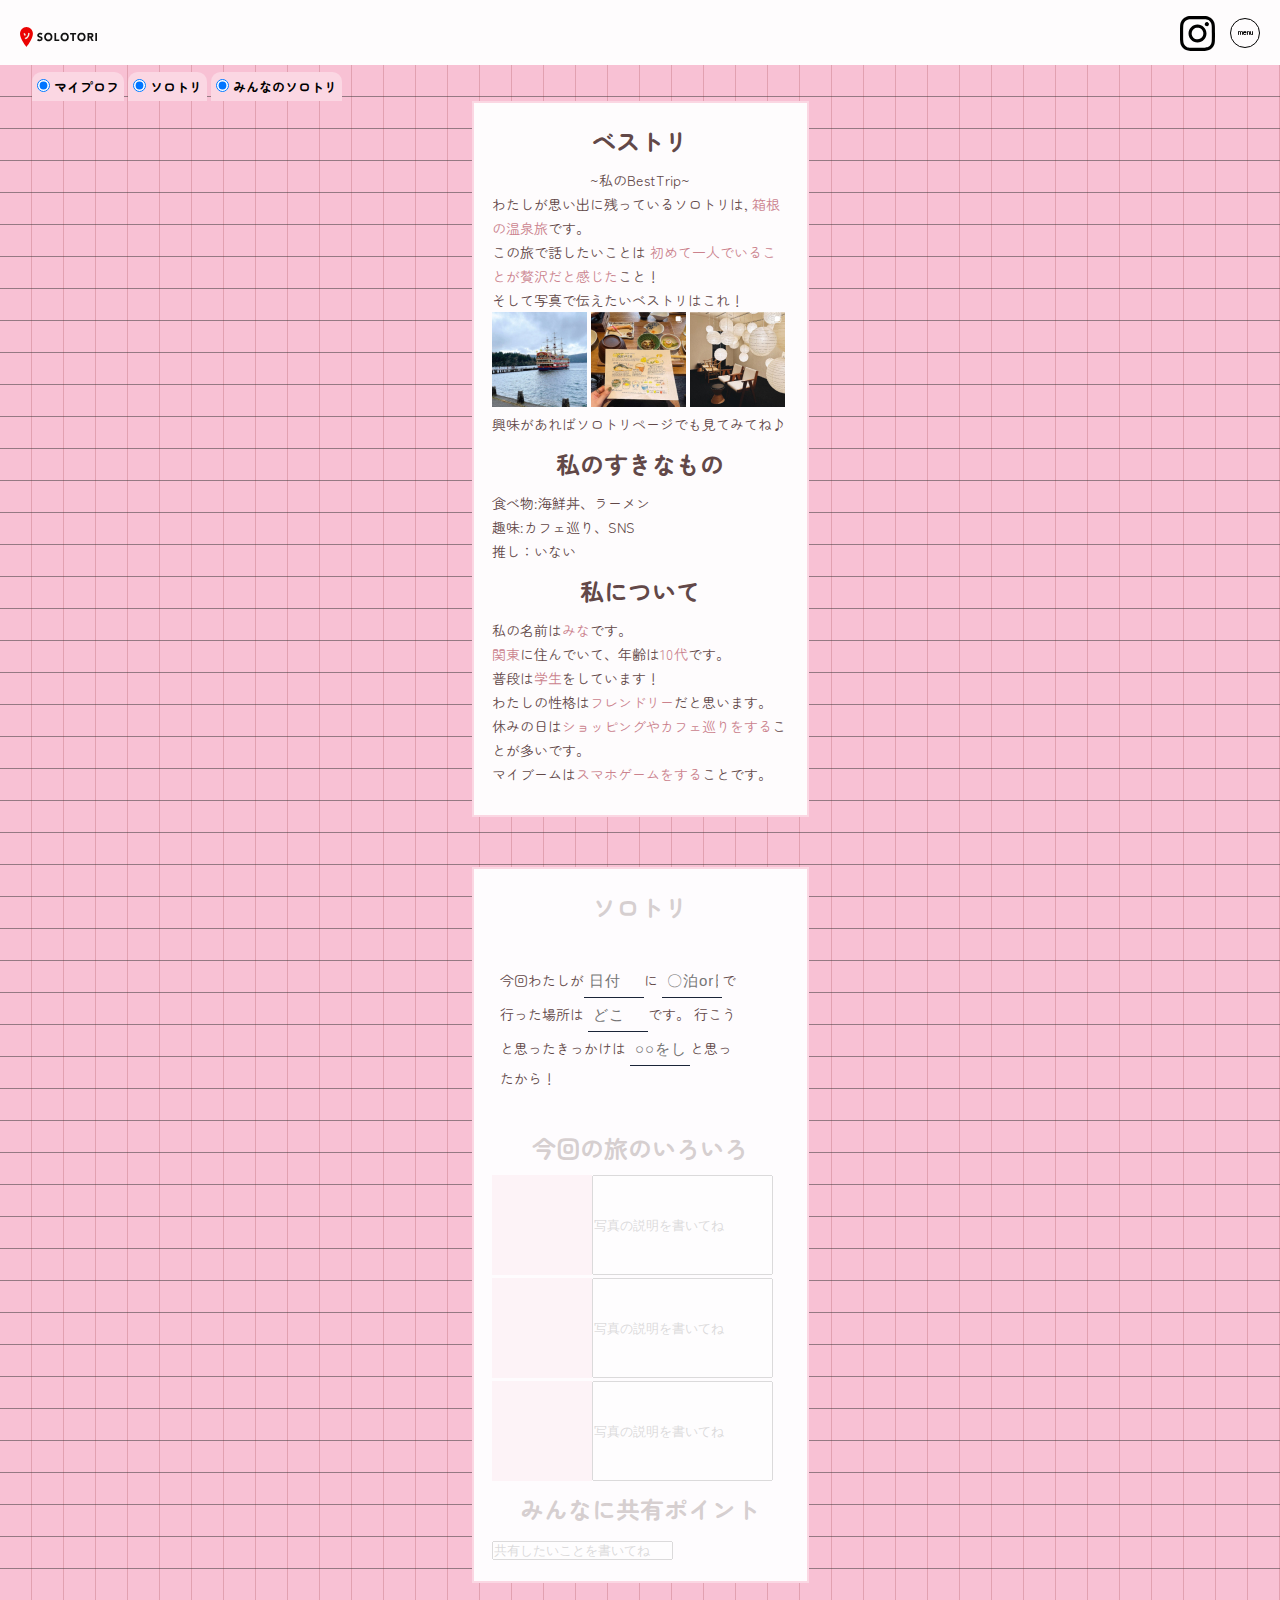
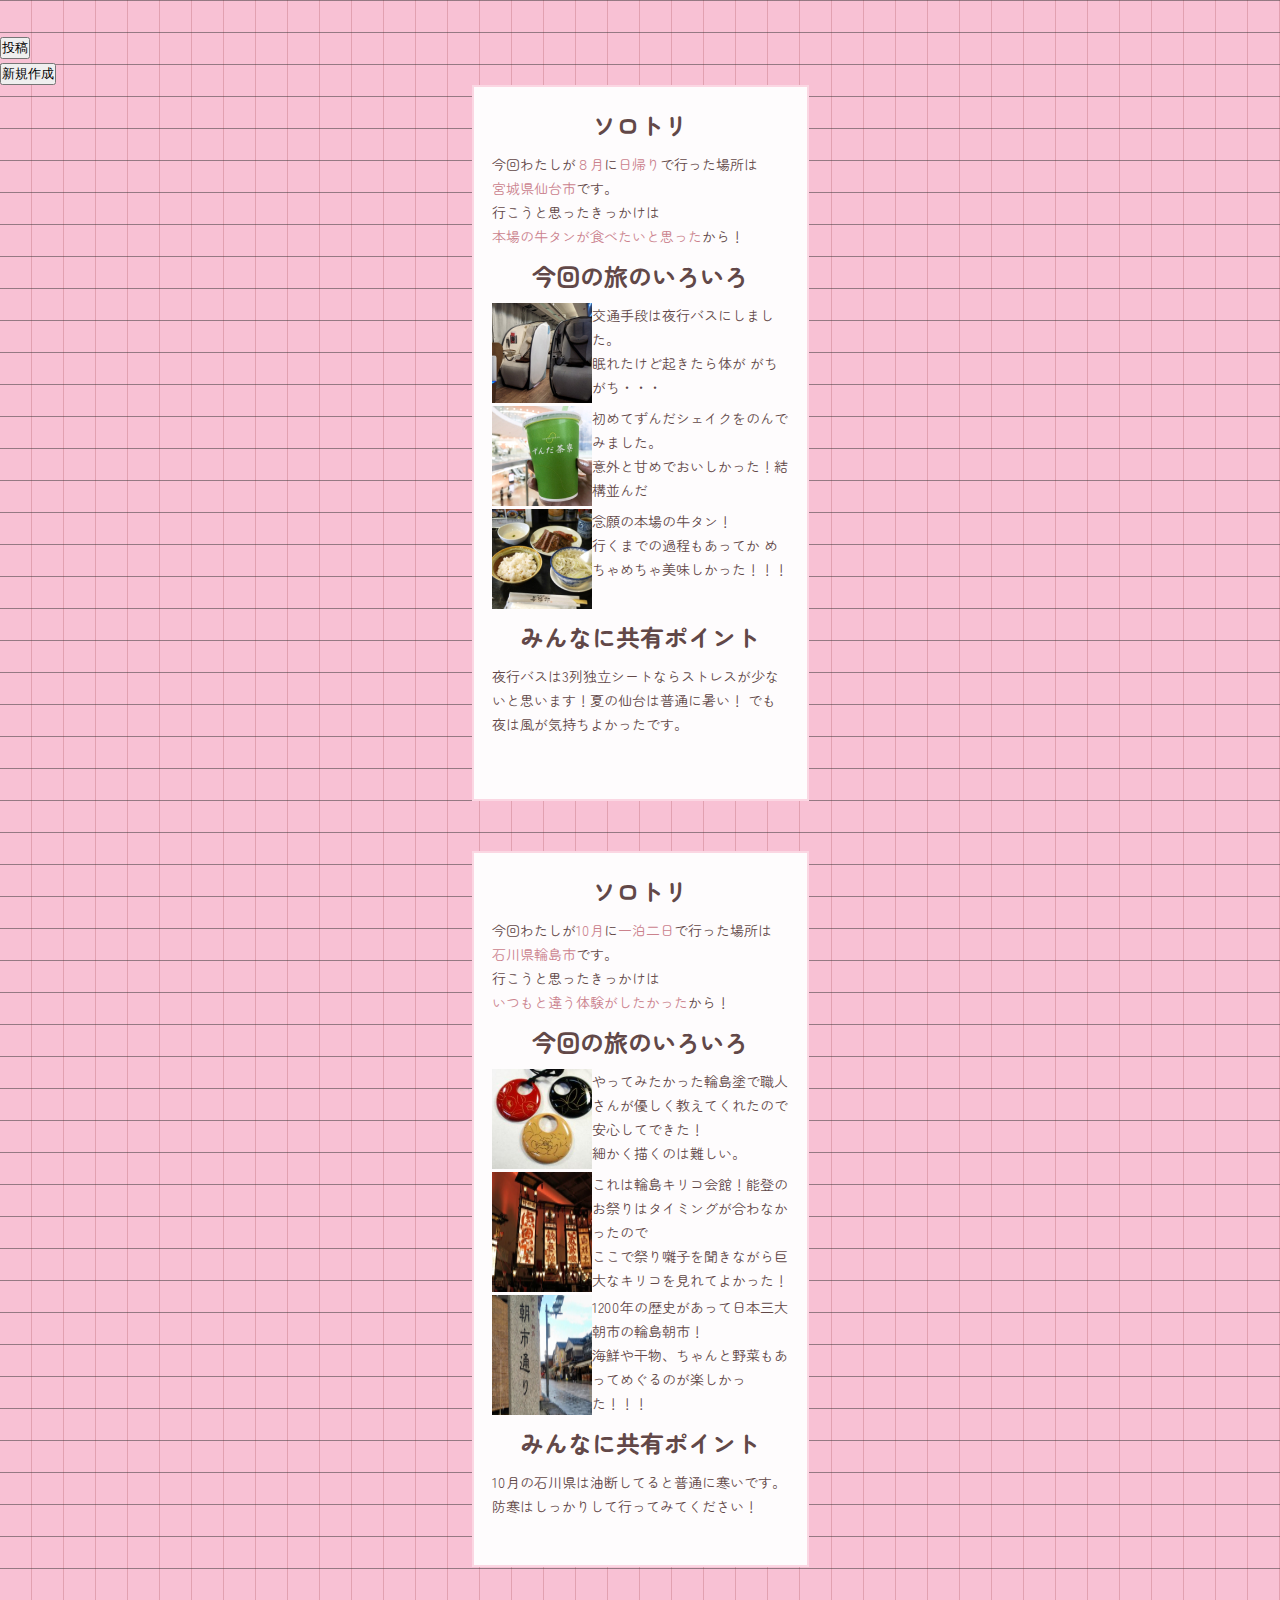
==== profile/index.html @ 8f65a7e9 "f" ====
<!DOCTYPE html>
<html lang="ja">
  <head>
    <meta charset="UTF-8" />
    <meta name="viewport" content="width=device-width, initial-scale=1.0" />
    <link rel="preconnect" href="https://fonts.googleapis.com" />
    <link rel="preconnect" href="https://fonts.gstatic.com" crossorigin />
    <link
      href="https://fonts.googleapis.com/css2?family=Kaisei+Opti:wght@500&family=Zen+Maru+Gothic:wght@300&display=swap"
      rel="stylesheet"
    />
    <script
      src="https://code.jquery.com/jquery-3.4.1.min.js"
      integrity="sha256-CSXorXvZcTkaix6Yvo6HppcZGetbYMGWSFlBw8HfCJo="
      crossorigin="anonymous"
    ></script>
    <link rel="stylesheet" href="../css/style.css" />
    <script src="../js/script.js" defer></script>
    <title>profile</title>
  </head>
  <body class="bg">
    <header class="header-area">
      <h1><img src="../img/sorotorilogo.svg" alt="sorotori" /></h1>
      <nav>
        <ul>
          <li>
            <a
              href="https://www.instagram.com/solotori_official/?utm_source=ig_web_button_share_sheet&igshid=YzAwZjE1ZTI0Zg=="
              ><img src="../img/Instagram.svg" alt="Instagramのロゴ"
            /></a>
          </li>
          <li>
            <div class="hbg-menu-btn"><span class="menu">menu</span></div>
          </li>
        </ul>
        <ul class="slide-menu">
          <div class="white">
            <li><a href="#section1">ソロトリって…？</a></li>
            <li><a href="#section2">ソロトリ×プロフ帳</a></li>
            <li><a href="#">プロフ帳の新規作成</a></li>
            <li><a href="#">マイプロフ帳</a></li>
            <li><a href="#">ソロトリページ</a></li>
            <li><a href="#">みんなのソロトリ</a></li>
          </div>
        </ul>
      </nav>
    </header>
    <main>
      <div class="tab">
        <label class="tab">
          <input type="radio" name="myprofile" checked />
          マイプロフ
        </label>
        <label class="tab">
          <input type="radio" name="solotori" checked />
          ソロトリ
        </label>
        <label class="tab">
          <input type="radio" name="oursolotori" checked />
          みんなのソロトリ
        </label>
      </div>
      <div class="page">
        <div>
          <h2>ベストリ</h2>
          <p class="subtitle">~私のBestTrip~</p>
          <p>
            わたしが思い出に残っているソロトリは,
            <span>箱根の温泉旅</span>です。<br />
            この旅で話したいことは
            <span>初めて一人でいることが贅沢だと感じた</span>こと！<br />
            そして写真で伝えたいベストリはこれ！
          </p>
          <div class="photo"></div>
          <img src="../img/ship.jpg" alt="箱根遊覧船が港についている様子" />
          <img
            src="../img/cookingmenu.jpg"
            alt="箱根の和食屋での手書きメニュー"
          />
          <img src="../img/hotel.jpg" alt="箱根のホテル" />
          <p>興味があればソロトリページでも見てみてね♪</p>
        </div>
        <div>
          <h2>私のすきなもの</h2>
          <p>食べ物:海鮮丼、ラーメン</p>
          <p>趣味:カフェ巡り、SNS</p>
          <p>推し：いない</p>
        </div>
        <div>
          <h2>私について</h2>
          <p>
            私の名前は<span>みな</span>です。<br />
            <span>関東</span>に住んでいて、年齢は<span>10代</span>です。<br />
            普段は<span>学生</span>をしています！<br />
            わたしの性格は<span>フレンドリー</span>だと思います。<br />
            休みの日は<span>ショッピングやカフェ巡りをする</span>ことが多いです。<br />
            マイブームは<span>スマホゲームをする</span>ことです。
          </p>
        </div>
      </div>
      <div>
        <div>
          <form>
            <div class="page">
              <div class="op"></div>
              <h2>ソロトリ</h2>
              <div class="cp_iptxt">
                <p>
                  今回わたしが<label class="ef"
                    ><input
                      type="text"
                      id=""
                      name=""
                      placeholder="日付" /></label
                  >に
                  <label class="ef"
                    ><input
                      type="text"
                      id=""
                      name=""
                      placeholder="〇泊or日帰り" /></label
                  >で行った場所は
                  <label class="ef"
                    ><input
                      type="text"
                      id=""
                      name=""
                      placeholder="どこ" /></label
                  >です。 行こうと思ったきっかけは
                  <label class="ef"
                    ><input
                      type="text"
                      id=""
                      name=""
                      placeholder="○○をしたい" /></label
                  >と思ったから！
                </p>
              </div>
              <div>
                <h2>今回の旅のいろいろ</h2>
                <div class="tripflex">
                  <!-- <input type="file" id="" name="" accept="image/*" /> -->
                  <img src="../img/pink.png" alt="" />
                  <input
                    type="text"
                    id=""
                    name=""
                    placeholder="写真の説明を書いてね"
                  />
                </div>
                <div class="tripflex">
                  <!-- <input type="file" id="" name="" accept="image/*" /> -->
                  <img src="../img/pink.png" alt="" />
                  <input
                    type="text"
                    id=""
                    name=""
                    placeholder="写真の説明を書いてね"
                  />
                </div>
                <div class="tripflex">
                  <!-- <input type="file" id="" name="" accept="image/*" /> -->
                  <img src="../img/pink.png" alt="" />
                  <input
                    type="text"
                    id=""
                    name=""
                    placeholder="写真の説明を書いてね"
                  />
                </div>
              </div>
              <div>
                <h2>みんなに共有ポイント</h2>
                <input
                  type="text"
                  id=""
                  name=""
                  placeholder="共有したいことを書いてね"
                />
              </div>
            </div>
            <button>投稿</button>
          </form>
          <button>新規作成</button>
        </div>
      </div>
      <div>
        <div class="page">
          <h2>ソロトリ</h2>
          <p>
            今回わたしが<span>８月</span>に<span>日帰り</span>で行った場所は<br />
            <span>宮城県仙台市</span>です。<br />
            行こうと思ったきっかけは<br />
            <span>本場の牛タンが食べたいと思った</span>から！
          </p>

          <div>
            <h2>今回の旅のいろいろ</h2>
            <div class="tripflex">
              <img src="../img/trip_bus.jpg" alt="夜行バス" />
              <p>
                交通手段は夜行バスにしました。<br />
                眠れたけど起きたら体が がちがち・・・
              </p>
            </div>
            <div class="tripflex">
              <img src="../img/zunda.jpg" alt="ずんだシェイクの写真" />
              <p>
                初めてずんだシェイクをのんでみました。<br />
                意外と甘めでおいしかった！結構並んだ
              </p>
            </div>
            <div class="tripflex">
              <img src="../img/gyutan.jpg" alt="牛タンの写真" />
              <p>
                念願の本場の牛タン！<br />
                行くまでの過程もあってか めちゃめちゃ美味しかった！！！
              </p>
            </div>
          </div>
          <div>
            <h2>みんなに共有ポイント</h2>
            <p>
              夜行バスは3列独立シートならストレスが少ないと思います！夏の仙台は普通に暑い！
              でも夜は風が気持ちよかったです。
            </p>
          </div>
        </div>
      </div>
      <div>
        <div class="page">
          <h2>ソロトリ</h2>
          <p>
            今回わたしが<span>10月</span>に<span>一泊二日</span>で行った場所は<br />
            <span>石川県輪島市</span>です。<br />
            行こうと思ったきっかけは<br />
            <span>いつもと違う体験がしたかった</span>から！
          </p>

          <div>
            <h2>今回の旅のいろいろ</h2>
            <div class="tripflex">
              <img
                src="../img/wajima 1.jpg"
                alt="輪島塗り体験でつくったペンダント"
              />
              <p>
                やってみたかった輪島塗で職人さんが優しく教えてくれたので安心してできた！<br />
                細かく描くのは難しい。
              </p>
            </div>
            <div class="tripflex">
              <img src="../img/wajima2.jpg" alt="輪島キリコ会館の写真" />
              <p>
                これは輪島キリコ会館！能登のお祭りはタイミングが合わなかったので<br />
                ここで祭り囃子を聞きながら巨大なキリコを見れてよかった！
              </p>
            </div>
            <div class="tripflex">
              <img src="../img/wajima3.jpg" alt="輪島朝市通りの入口" />
              <p>
                1200年の歴史があって日本三大朝市の輪島朝市！<br />
                海鮮や干物、ちゃんと野菜もあってめぐるのが楽しかった！！！
              </p>
            </div>
          </div>
          <div>
            <h2>みんなに共有ポイント</h2>
            <p>
              10月の石川県は油断してると普通に寒いです。
              防寒はしっかりして行ってみてください！
            </p>
          </div>
        </div>
      </div>
    </main>
  </body>
</html>
---- css/style.css ----
@charset "UTF-8";
* {
  margin: 0;
  padding: 0;
  box-sizing: border-box;
}
html {
  font-size: 100%;
}
body {
  font-family: 'Kaisei Opti', serif;
  font-family: 'Zen Maru Gothic', serif;
  background-color: #fefcfd;
  color: #624848;
}
.header-area {
  align-items: center;
  display: flex;
  justify-content: space-between;
  height: 65px;
  padding: 0 20px;
  z-index: 4;
  top: 0;
  left: 0;
  background-color: #fefcfd;
  position: fixed;
  width: 100vw;
}
.header-area img {
  padding-top: 6px;
}

.header-area ul {
  align-items: center;
  display: flex;
  justify-content: flex-end;
  justify-content: center;
  padding-left: 0;
}
.header-area li {
  list-style: none;
}
/* ハンバーガーメニュー */
.hbg-menu-btn {
  content: 'menu';
  position: relative;
  width: 30px;
  height: 30px;
  border-radius: 50%;
  border: 1px solid black;
  z-index: 4;
  margin: 0 0 0 15px;
}

.hbg-menu-btn::before,
.hbg-menu-btn::after {
  content: '';
  position: absolute;
  width: 20px;
  height: 2px;
  background-color: black;
  top: 50%;
  left: 50%;
}
.menu {
  font-size: 8px;
  position: absolute;
  top: 45%;
  left: 50%;
  transform: translate(-50%, -50%);
  padding: 27px;
  color: #000000;
  font-weight: bold;
}
.hbg-menu-btn::before {
  transform: translate(-50%, -50%) rotate(45deg);
  opacity: 0;
}
.hbg-menu-btn::after {
  transform: translate(-50%, -50%) rotate(-45deg);
  opacity: 0;
}
.menu-active::before {
  opacity: 1;
}
.menu-active::after {
  opacity: 1;
}
.active-menu {
  opacity: 0;
}
.slide-menu {
  background-color: #feebf1;
  position: fixed;
  top: 0;
  left: 0;
  bottom: 0;
  right: 0;
  width: 100%;
  z-index: 3;
  transform: translateX(-100%);
}
.slide-menu li {
  background-color: #fefcfd;
  color: #fff;
  line-height: 400%;
  text-align: center;
  list-style: none;
  padding: 25px 70px;
}
.slide-menu div {
  padding: 110px 20px;
}

.slide-menu-active {
  transform: translateX(0);
}
/* ファーストビュー */

.swiper-slide img {
  height: auto;
  width: 100%;
}
/* スライドの動き等速 */
.swiper-wrapper {
  transition-timing-function: linear;
}
section.fv {
  position: relative;
  height: 785px;
  top: 65px;
}
.swiper {
  top: -65px;
  background-color: #feebf1;
}
h2.fv {
  top: 373px;
  left: 80px;
  position: absolute;
  text-align: center;
  z-index: 2;
}
img.hukidashi {
  position: absolute;
  z-index: 1;
  text-align: center;
  top: 219px;
}
section.fv a {
  position: absolute;
  bottom: 20px;
  background: #aef0ff;
  height: 122px;
  width: 122px;
  border-radius: 50%;
  text-align: center;
  line-height: 122px;
  right: 20px;
  z-index: 1;
  color: #000000;
}
section.about {
  margin: 128px 25px;
}
section.about h2 {
  padding-bottom: 50px;
  font-weight: bold;
  color: #000000;
}
p.about {
  margin-bottom: 15px;
}
section.about h3 {
  margin-top: 30px;
  text-align: center;
  color: #000000;
}
.box {
  padding: 10px 32px 30px;
  margin: 20px 20px;

  border: solid 2px #fbd7e3; /*線*/
  border-radius: 10px; /*角の丸み*/
  text-align: center;
}
.box h4 {
  text-align: center;
  padding: 15px;
  font-weight: bold;
}
.box p {
  text-align: left;
  width: 240px;
}
.explanation {
  background-color: #feebf1;
  padding: 50px 25px 150px 25px;
}
.explanation h2 {
  color: #000000;
  text-align: center;
  margin-top: 10px;
  margin-bottom: 50px;
}
.explanation h3 {
  position: relative;
  left: -35px;
  top: -50px;
}
.explanation p {
  margin-bottom: 68px;
}
.htu {
  background-color: #fefcfd;
  padding: 20px 20px 50px 20px;
  margin-bottom: 30px;
}
.flex {
  display: flex;
}
.flex img {
  margin: 0;
  padding: 0;
  overflow: hidden;
  position: relative;
  height: auto;
}
.flex-txt {
  margin: 10px 0 0 27px;

  padding: 0;
}
.flex-txt h4 {
  margin: 0;
  padding: 0;
  font-weight: bold;
}
.flex-txt p {
  margin: 10px 0 0;
  padding: 0;
}
.htu .arrow {
  display: block;
  margin: auto;
  text-align: center;
  padding: 25px 0;
}
.flex-left {
  margin: 10px 20px 0 0;
  padding: 0;
}
.flex-left h4 {
  margin: 0;
  padding: 0;
  font-weight: bold;
}
.flex-left p {
  margin: 10px 0 0;
  padding: 0;
}
img.air {
  margin: 30px 0 0 0;
}
img.tag {
  width: 31%;
  height: auto;
  margin: 5px 28px 5px 21px;
}
.htu h4 {
  font-family: 'Caveat';
  font-size: 24px;
}
a.htu {
  position: absolute;
  width: 270px;
  height: 80px;
  background-color: #aef0ff;
  text-align: center;
  line-height: 40px;
  margin: 10px 36px;
  border-radius: 10px;
}

.instagram {
  margin: 70px 20px 50px;
}
.instagram p {
  text-align: center;
  padding: 50px 20px;
  font-weight: bold;
}
.instagram .arrow {
  display: block;
  margin: auto;
  text-align: center;
  padding: 25px 0;
}
.instagram .story {
  text-align: center;
  display: block;
  margin: auto;
}
footer {
  text-align: center;
  margin: 40px 20px;
}
div.tab {
  margin-top: 72px;
  margin-left: 32px;
}
label.tab {
  display: inline-block; /* インラインブロック化 */
  border-radius: 0.75em 0.75em 0px 0px; /* 左上と右上の角だけを丸くする */
  padding: 5px; /* 内側の余白量 */
  font-weight: bold; /* タブの文字を太字にする */
  color: black; /* タブの文字色：黒色 */
  background-color: #fbd7e3; /* タブの(非選択状態の)背景色：灰色 */
  font-size: 13px;
}

/* ▼タブにマウスポインタが載った際の装飾 */
label.tab:hover {
  color: green; /* タブの文字色：緑色 */
  background-color: #fbd7e3; /* タブの背景色：淡い緑色 */
  cursor: pointer; /* マウスポインタの形状を「指(指し示す形)」にする */
}

/* ▼選択状態のタブ(＝チェックが入っているラジオボタンの隣にあるタブの装飾) */
label:checked + .tab {
  color: #624848; /* タブの文字色：赤色 */
  background-color: #f8c1d4; /* タブの背景色：淡い黄色 */
}
.page {
  width: 337px;
  height: 716px;
  padding: 10px 18px 30px;
  margin: 0 auto 50px;
  background-color: #fefcfd;
  border: solid 2px #fbd7e3; /*線*/
  position: relative;
}
.photo {
  display: flex;
}
.page h2 {
  text-align: center;
  margin: 10px;
}
.page span {
  color: #cb828d;
}
.bg {
  background-image: linear-gradient(0deg, transparent 31px, #333 32px),
    linear-gradient(90deg, transparent 31px, #cb828d 32px);
  background-color: #f8c1d4;
  background-size: 32px 32px;
}
.subtitle {
  text-align: center;
}
.page input {
}
.page p {
  font-size: 14px;
  line-height: 24px;
}
.cp_iptxt {
  position: relative;
  width: 80%;
  margin: 40px 3%;
}
.cp_iptxt input[type='text'] {
  font: 15px/24px sans-serif;
  box-sizing: border-box;
  width: 60px;
  padding: 0.3em;
  transition: 0.3s;
  letter-spacing: 1px;
  color: #aaaaaa;
  border: none;
  border-bottom: 1px solid #1b2538;
  background: transparent;
  display: inline;
}
.ef input[type='text']:focus {
  border-bottom: 2px solid #da3c41;
  outline: none;
}
.tripflex {
  display: flex;
  margin-bottom: 3px;
}
.op {
  position: absolute;
  top: 0;
  bottom: 0;
  left: 0;
  right: 0;
  background: #fefcfd;
  opacity: 0.75;
}
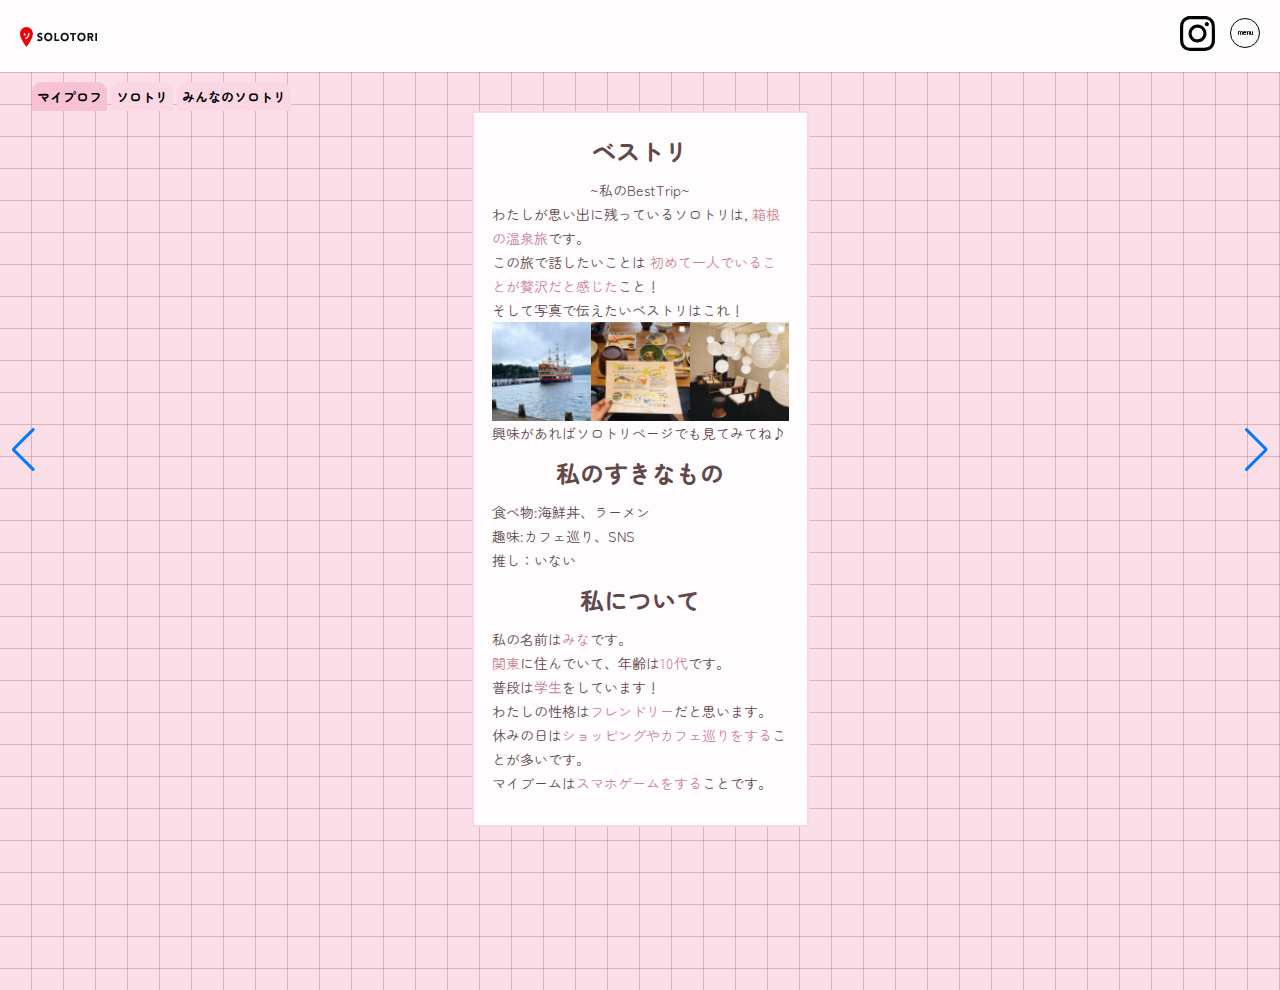
==== commit 1965786c: "f" ====
--- a/profile/index.html
+++ b/profile/index.html
@@ -9,16 +9,21 @@
       href="https://fonts.googleapis.com/css2?family=Kaisei+Opti:wght@500&family=Zen+Maru+Gothic:wght@300&display=swap"
       rel="stylesheet"
     />
+
+    <link
+      rel="stylesheet"
+      href="https://cdn.jsdelivr.net/npm/swiper@11/swiper-bundle.min.css"
+    />
+    <link rel="stylesheet" href="../css/style.css" />
     <script
-      src="https://code.jquery.com/jquery-3.4.1.min.js"
-      integrity="sha256-CSXorXvZcTkaix6Yvo6HppcZGetbYMGWSFlBw8HfCJo="
-      crossorigin="anonymous"
+      src="https://cdn.jsdelivr.net/npm/swiper@11/swiper-bundle.min.js"
+      defer
     ></script>
-    <link rel="stylesheet" href="../css/style.css" />
+
     <script src="../js/script.js" defer></script>
     <title>profile</title>
   </head>
-  <body class="bg">
+  <body>
     <header class="header-area">
       <h1><img src="../img/sorotorilogo.svg" alt="sorotori" /></h1>
       <nav>
@@ -35,242 +40,259 @@
         </ul>
         <ul class="slide-menu">
           <div class="white">
-            <li><a href="#section1">ソロトリって…？</a></li>
-            <li><a href="#section2">ソロトリ×プロフ帳</a></li>
-            <li><a href="#">プロフ帳の新規作成</a></li>
-            <li><a href="#">マイプロフ帳</a></li>
-            <li><a href="#">ソロトリページ</a></li>
-            <li><a href="#">みんなのソロトリ</a></li>
+            <li class="ham-text">
+              <a href="../index.html#section1">ソロトリって…？</a>
+            </li>
+            <li class="ham-text"><a href="#section2">ソロトリ×プロフ帳</a></li>
+            <li class="ham-text"><a href="#">プロフ帳の新規作成</a></li>
+            <li class="ham-text"><a href="#">マイプロフ帳</a></li>
+            <li class="ham-text"><a href="#">ソロトリページ</a></li>
+            <li class="ham-text"><a href="#">みんなのソロトリ</a></li>
           </div>
         </ul>
       </nav>
     </header>
-    <main>
-      <div class="tab">
-        <label class="tab">
-          <input type="radio" name="myprofile" checked />
-          マイプロフ
-        </label>
-        <label class="tab">
-          <input type="radio" name="solotori" checked />
-          ソロトリ
-        </label>
-        <label class="tab">
-          <input type="radio" name="oursolotori" checked />
-          みんなのソロトリ
-        </label>
-      </div>
-      <div class="page">
-        <div>
-          <h2>ベストリ</h2>
-          <p class="subtitle">~私のBestTrip~</p>
-          <p>
-            わたしが思い出に残っているソロトリは,
-            <span>箱根の温泉旅</span>です。<br />
-            この旅で話したいことは
-            <span>初めて一人でいることが贅沢だと感じた</span>こと！<br />
-            そして写真で伝えたいベストリはこれ！
-          </p>
-          <div class="photo"></div>
-          <img src="../img/ship.jpg" alt="箱根遊覧船が港についている様子" />
-          <img
-            src="../img/cookingmenu.jpg"
-            alt="箱根の和食屋での手書きメニュー"
-          />
-          <img src="../img/hotel.jpg" alt="箱根のホテル" />
-          <p>興味があればソロトリページでも見てみてね♪</p>
+    <main class="profile-main">
+      <div class="bg">
+        <div class="tab">
+          <label class="tab-btn active-btn" data-slide="0">
+            <input type="radio" name="myprofile" checked />
+            マイプロフ
+          </label>
+          <label class="tab-btn" data-slide="1">
+            <input type="radio" name="solotori" checked />
+            ソロトリ
+          </label>
+          <label class="tab-btn" data-slide="2">
+            <input type="radio" name="oursolotori" checked />
+            みんなのソロトリ
+          </label>
         </div>
-        <div>
-          <h2>私のすきなもの</h2>
-          <p>食べ物:海鮮丼、ラーメン</p>
-          <p>趣味:カフェ巡り、SNS</p>
-          <p>推し：いない</p>
-        </div>
-        <div>
-          <h2>私について</h2>
-          <p>
-            私の名前は<span>みな</span>です。<br />
-            <span>関東</span>に住んでいて、年齢は<span>10代</span>です。<br />
-            普段は<span>学生</span>をしています！<br />
-            わたしの性格は<span>フレンドリー</span>だと思います。<br />
-            休みの日は<span>ショッピングやカフェ巡りをする</span>ことが多いです。<br />
-            マイブームは<span>スマホゲームをする</span>ことです。
-          </p>
-        </div>
-      </div>
-      <div>
-        <div>
-          <form>
-            <div class="page">
-              <div class="op"></div>
-              <h2>ソロトリ</h2>
-              <div class="cp_iptxt">
+        <div class="p_swiper mySwiper">
+          <div class="swiper-wrapper">
+            <div class="swiper-slide">
+              <div class="page">
+                <h2 id="section3">ベストリ</h2>
+                <p class="subtitle">~私のBestTrip~</p>
                 <p>
-                  今回わたしが<label class="ef"
-                    ><input
-                      type="text"
-                      id=""
-                      name=""
-                      placeholder="日付" /></label
-                  >に
-                  <label class="ef"
-                    ><input
-                      type="text"
-                      id=""
-                      name=""
-                      placeholder="〇泊or日帰り" /></label
-                  >で行った場所は
-                  <label class="ef"
-                    ><input
-                      type="text"
-                      id=""
-                      name=""
-                      placeholder="どこ" /></label
-                  >です。 行こうと思ったきっかけは
-                  <label class="ef"
-                    ><input
-                      type="text"
-                      id=""
-                      name=""
-                      placeholder="○○をしたい" /></label
-                  >と思ったから！
+                  わたしが思い出に残っているソロトリは,
+                  <span>箱根の温泉旅</span>です。<br />
+                  この旅で話したいことは
+                  <span>初めて一人でいることが贅沢だと感じた</span>こと！<br />
+                  そして写真で伝えたいベストリはこれ！
                 </p>
-              </div>
-              <div>
-                <h2>今回の旅のいろいろ</h2>
-                <div class="tripflex">
-                  <!-- <input type="file" id="" name="" accept="image/*" /> -->
-                  <img src="../img/pink.png" alt="" />
-                  <input
-                    type="text"
-                    id=""
-                    name=""
-                    placeholder="写真の説明を書いてね"
+                <div class="photo">
+                  <img
+                    src="../img/ship.jpg"
+                    alt="箱根遊覧船が港についている様子"
                   />
-                </div>
-                <div class="tripflex">
-                  <!-- <input type="file" id="" name="" accept="image/*" /> -->
-                  <img src="../img/pink.png" alt="" />
-                  <input
-                    type="text"
-                    id=""
-                    name=""
-                    placeholder="写真の説明を書いてね"
+                  <img
+                    src="../img/cookingmenu.jpg"
+                    alt="箱根の和食屋での手書きメニュー"
                   />
-                </div>
-                <div class="tripflex">
-                  <!-- <input type="file" id="" name="" accept="image/*" /> -->
-                  <img src="../img/pink.png" alt="" />
-                  <input
-                    type="text"
-                    id=""
-                    name=""
-                    placeholder="写真の説明を書いてね"
-                  />
-                </div>
-              </div>
-              <div>
-                <h2>みんなに共有ポイント</h2>
-                <input
-                  type="text"
-                  id=""
-                  name=""
-                  placeholder="共有したいことを書いてね"
-                />
+                  <img src="../img/hotel.jpg" alt="箱根のホテル" />
+                </div>
+                <p>興味があればソロトリページでも見てみてね♪</p>
+                <div>
+                  <h2>私のすきなもの</h2>
+                  <p>食べ物:海鮮丼、ラーメン</p>
+                  <p>趣味:カフェ巡り、SNS</p>
+                  <p>推し：いない</p>
+                </div>
+                <div>
+                  <h2>私について</h2>
+                  <p>
+                    私の名前は<span>みな</span>です。<br />
+                    <span>関東</span
+                    >に住んでいて、年齢は<span>10代</span>です。<br />
+                    普段は<span>学生</span>をしています！<br />
+                    わたしの性格は<span>フレンドリー</span>だと思います。<br />
+                    休みの日は<span>ショッピングやカフェ巡りをする</span>ことが多いです。<br />
+                    マイブームは<span>スマホゲームをする</span>ことです。
+                  </p>
+                </div>
               </div>
             </div>
-            <button>投稿</button>
-          </form>
-          <button>新規作成</button>
-        </div>
-      </div>
-      <div>
-        <div class="page">
-          <h2>ソロトリ</h2>
-          <p>
-            今回わたしが<span>８月</span>に<span>日帰り</span>で行った場所は<br />
-            <span>宮城県仙台市</span>です。<br />
-            行こうと思ったきっかけは<br />
-            <span>本場の牛タンが食べたいと思った</span>から！
-          </p>
+            <div class="swiper-slide">
+              <div class="page">
+                <form>
+                  <div>
+                    <div class="op"></div>
+                    <h2 id="section4">ソロトリ</h2>
+                    <div class="cp_iptxt">
+                      <p>
+                        今回わたしが<label class="ef"
+                          ><input
+                            type="text"
+                            id=""
+                            name=""
+                            placeholder="日付" /></label
+                        >に
+                        <label class="ef"
+                          ><input
+                            type="text"
+                            id=""
+                            name=""
+                            placeholder="〇泊or日帰り" /></label
+                        >で行った場所は
+                        <label class="ef"
+                          ><input
+                            type="text"
+                            id=""
+                            name=""
+                            placeholder="どこ" /></label
+                        >です。 行こうと思ったきっかけは
+                        <label class="ef"
+                          ><input
+                            type="text"
+                            id=""
+                            name=""
+                            placeholder="○○をしたい" /></label
+                        >と思ったから！
+                      </p>
+                    </div>
+                    <div>
+                      <h2>今回の旅のいろいろ</h2>
+                      <div class="tripflex">
+                        <!-- <input type="file" id="" name="" accept="image/*" /> -->
+                        <img src="../img/pink.png" alt="" />
+                        <input
+                          type="text"
+                          id=""
+                          name=""
+                          placeholder="写真の説明を書いてね"
+                        />
+                      </div>
+                      <div class="tripflex">
+                        <!-- <input type="file" id="" name="" accept="image/*" /> -->
+                        <img src="../img/pink.png" alt="" />
+                        <input
+                          type="text"
+                          id=""
+                          name=""
+                          placeholder="写真の説明を書いてね"
+                        />
+                      </div>
+                      <div class="tripflex">
+                        <!-- <input type="file" id="" name="" accept="image/*" /> -->
+                        <img src="../img/pink.png" alt="" />
+                        <input
+                          type="text"
+                          id=""
+                          name=""
+                          placeholder="写真の説明を書いてね"
+                        />
+                      </div>
+                    </div>
+                    <div>
+                      <h2>みんなに共有ポイント</h2>
+                      <input
+                        type="text"
+                        id=""
+                        name=""
+                        placeholder="共有したいことを書いてね"
+                      />
+                    </div>
+                  </div>
+                  <button>投稿</button>
+                </form>
+              </div>
+              <button class="new-create">新規作成</button>
+            </div>
+            <div class="swiper-slide">
+              <div class="page">
+                <h2>ソロトリ</h2>
+                <p>
+                  今回わたしが<span>８月</span>に<span>日帰り</span>で行った場所は<br />
+                  <span>宮城県仙台市</span>です。<br />
+                  行こうと思ったきっかけは<br />
+                  <span>本場の牛タンが食べたいと思った</span>から！
+                </p>
 
-          <div>
-            <h2>今回の旅のいろいろ</h2>
-            <div class="tripflex">
-              <img src="../img/trip_bus.jpg" alt="夜行バス" />
-              <p>
-                交通手段は夜行バスにしました。<br />
-                眠れたけど起きたら体が がちがち・・・
-              </p>
+                <div>
+                  <h2 class="trip">今回の旅のいろいろ</h2>
+                  <div class="tripflex">
+                    <img src="../img/trip_bus.jpg" alt="夜行バス" />
+                    <p>
+                      交通手段は夜行バスにしました。<br />
+                      眠れたけど起きたら体が がちがち・・・
+                    </p>
+                  </div>
+                  <div class="tripflex">
+                    <img src="../img/zunda.jpg" alt="ずんだシェイクの写真" />
+                    <p>
+                      初めてずんだシェイクをのんでみました。<br />
+                      意外と甘めでおいしかった！結構並んだ
+                    </p>
+                  </div>
+                  <div class="tripflex">
+                    <img src="../img/gyutan.jpg" alt="牛タンの写真" />
+                    <p>
+                      念願の本場の牛タン！<br />
+                      行くまでの過程もあってか めちゃめちゃ美味しかった！！！
+                    </p>
+                  </div>
+                  <div>
+                    <h2>みんなに共有ポイント</h2>
+                    <p>
+                      夜行バスは3列独立シートならストレスが少ないと思います！夏の仙台は普通に暑い！
+                      でも夜は風が気持ちよかったです。
+                    </p>
+                  </div>
+                </div>
+              </div>
             </div>
-            <div class="tripflex">
-              <img src="../img/zunda.jpg" alt="ずんだシェイクの写真" />
-              <p>
-                初めてずんだシェイクをのんでみました。<br />
-                意外と甘めでおいしかった！結構並んだ
-              </p>
-            </div>
-            <div class="tripflex">
-              <img src="../img/gyutan.jpg" alt="牛タンの写真" />
-              <p>
-                念願の本場の牛タン！<br />
-                行くまでの過程もあってか めちゃめちゃ美味しかった！！！
-              </p>
+            <div class="swiper-slide">
+              <div class="page">
+                <h2>ソロトリ</h2>
+                <p>
+                  今回わたしが<span>10月</span>に<span>一泊二日</span>で行った場所は<br />
+                  <span>石川県輪島市</span>です。<br />
+                  行こうと思ったきっかけは<br />
+                  <span>いつもと違う体験がしたかった</span>から！
+                </p>
+
+                <div>
+                  <h2>今回の旅のいろいろ</h2>
+                  <div class="tripflex">
+                    <img
+                      src="../img/wajima 1.jpg"
+                      alt="輪島塗り体験でつくったペンダント"
+                    />
+                    <p>
+                      やってみたかった輪島塗で職人さんが優しく教えてくれたので安心してできた！<br />
+                      細かく描くのは難しい。
+                    </p>
+                  </div>
+                  <div class="tripflex">
+                    <img src="../img/wajima2.jpg" alt="輪島キリコ会館の写真" />
+                    <p>
+                      これは輪島キリコ会館！能登のお祭りはタイミングが合わなかったので<br />
+                      ここで祭り囃子を聞きながら巨大なキリコを見れてよかった！
+                    </p>
+                  </div>
+                  <div class="tripflex">
+                    <img src="../img/wajima3.jpg" alt="輪島朝市通りの入口" />
+                    <p>
+                      1200年の歴史があって日本三大朝市の輪島朝市！<br />
+                      海鮮や干物、ちゃんと野菜もあってめぐるのが楽しかった！！！
+                    </p>
+                  </div>
+                </div>
+                <div>
+                  <h2>みんなに共有ポイント</h2>
+                  <p>
+                    10月の石川県は油断してると普通に寒いです。
+                    防寒はしっかりして行ってみてください！
+                  </p>
+                </div>
+              </div>
             </div>
           </div>
-          <div>
-            <h2>みんなに共有ポイント</h2>
-            <p>
-              夜行バスは3列独立シートならストレスが少ないと思います！夏の仙台は普通に暑い！
-              でも夜は風が気持ちよかったです。
-            </p>
-          </div>
-        </div>
-      </div>
-      <div>
-        <div class="page">
-          <h2>ソロトリ</h2>
-          <p>
-            今回わたしが<span>10月</span>に<span>一泊二日</span>で行った場所は<br />
-            <span>石川県輪島市</span>です。<br />
-            行こうと思ったきっかけは<br />
-            <span>いつもと違う体験がしたかった</span>から！
-          </p>
-
-          <div>
-            <h2>今回の旅のいろいろ</h2>
-            <div class="tripflex">
-              <img
-                src="../img/wajima 1.jpg"
-                alt="輪島塗り体験でつくったペンダント"
-              />
-              <p>
-                やってみたかった輪島塗で職人さんが優しく教えてくれたので安心してできた！<br />
-                細かく描くのは難しい。
-              </p>
-            </div>
-            <div class="tripflex">
-              <img src="../img/wajima2.jpg" alt="輪島キリコ会館の写真" />
-              <p>
-                これは輪島キリコ会館！能登のお祭りはタイミングが合わなかったので<br />
-                ここで祭り囃子を聞きながら巨大なキリコを見れてよかった！
-              </p>
-            </div>
-            <div class="tripflex">
-              <img src="../img/wajima3.jpg" alt="輪島朝市通りの入口" />
-              <p>
-                1200年の歴史があって日本三大朝市の輪島朝市！<br />
-                海鮮や干物、ちゃんと野菜もあってめぐるのが楽しかった！！！
-              </p>
-            </div>
-          </div>
-          <div>
-            <h2>みんなに共有ポイント</h2>
-            <p>
-              10月の石川県は油断してると普通に寒いです。
-              防寒はしっかりして行ってみてください！
-            </p>
-          </div>
+          <!-- スライドの右の次に進むボタン（いらないなら消す） -->
+          <div class="swiper-button-next"></div>
+          <!-- スライドの左の一個前に戻るボタン（いらないなら消す） -->
+          <div class="swiper-button-prev"></div>
         </div>
       </div>
     </main>
--- a/css/style.css
+++ b/css/style.css
@@ -40,6 +40,9 @@
 .header-area li {
   list-style: none;
 }
+.header-area a {
+  text-decoration: none;
+}
 /* ハンバーガーメニュー */
 .hbg-menu-btn {
   content: 'menu';
@@ -96,8 +99,9 @@
   left: 0;
   bottom: 0;
   right: 0;
-  width: 100%;
   z-index: 3;
+  width: 100vw;
+  height: 844px;
   transform: translateX(-100%);
 }
 .slide-menu li {
@@ -159,6 +163,7 @@
   right: 20px;
   z-index: 1;
   color: #000000;
+  text-decoration: none;
 }
 section.about {
   margin: 128px 25px;
@@ -280,6 +285,7 @@
   line-height: 40px;
   margin: 10px 36px;
   border-radius: 10px;
+  text-decoration: none;
 }
 
 .instagram {
@@ -306,10 +312,11 @@
   margin: 40px 20px;
 }
 div.tab {
+  padding-top: 10px;
   margin-top: 72px;
   margin-left: 32px;
 }
-label.tab {
+.tab-btn {
   display: inline-block; /* インラインブロック化 */
   border-radius: 0.75em 0.75em 0px 0px; /* 左上と右上の角だけを丸くする */
   padding: 5px; /* 内側の余白量 */
@@ -319,11 +326,8 @@
   font-size: 13px;
 }
 
-/* ▼タブにマウスポインタが載った際の装飾 */
-label.tab:hover {
-  color: green; /* タブの文字色：緑色 */
-  background-color: #fbd7e3; /* タブの背景色：淡い緑色 */
-  cursor: pointer; /* マウスポインタの形状を「指(指し示す形)」にする */
+label.tab-btn input {
+  display: none;
 }
 
 /* ▼選択状態のタブ(＝チェックが入っているラジオボタンの隣にあるタブの装飾) */
@@ -333,7 +337,7 @@
 }
 .page {
   width: 337px;
-  height: 716px;
+  /* height: 716px; */
   padding: 10px 18px 30px;
   margin: 0 auto 50px;
   background-color: #fefcfd;
@@ -351,9 +355,9 @@
   color: #cb828d;
 }
 .bg {
-  background-image: linear-gradient(0deg, transparent 31px, #333 32px),
+  background-image: linear-gradient(0deg, transparent 31px, #cb828d 32px),
     linear-gradient(90deg, transparent 31px, #cb828d 32px);
-  background-color: #f8c1d4;
+  background-color: rgba(248, 193, 212, 0.5);
   background-size: 32px 32px;
 }
 .subtitle {
@@ -400,3 +404,38 @@
   background: #fefcfd;
   opacity: 0.75;
 }
+.box_swiper {
+  transition-timing-function: linear;
+}
+
+.profile-main {
+  overflow-x: hidden;
+}
+
+.new-create {
+  width: 20%;
+  background-color: #aef0ff;
+  position: absolute;
+  top: 30%;
+  left: 40%;
+  padding: 20px;
+  border-radius: 50%;
+  border: none;
+  font-weight: 700;
+}
+
+.active-btn {
+  background-color: #f8c1d4;
+}
+.top-main {
+  overflow-x: hidden;
+}
+
+.swiper-button-prev,
+.swiper-button-next {
+  z-index: 2;
+}
+h2.trip img {
+  width: 132px;
+  height: 132px;
+}
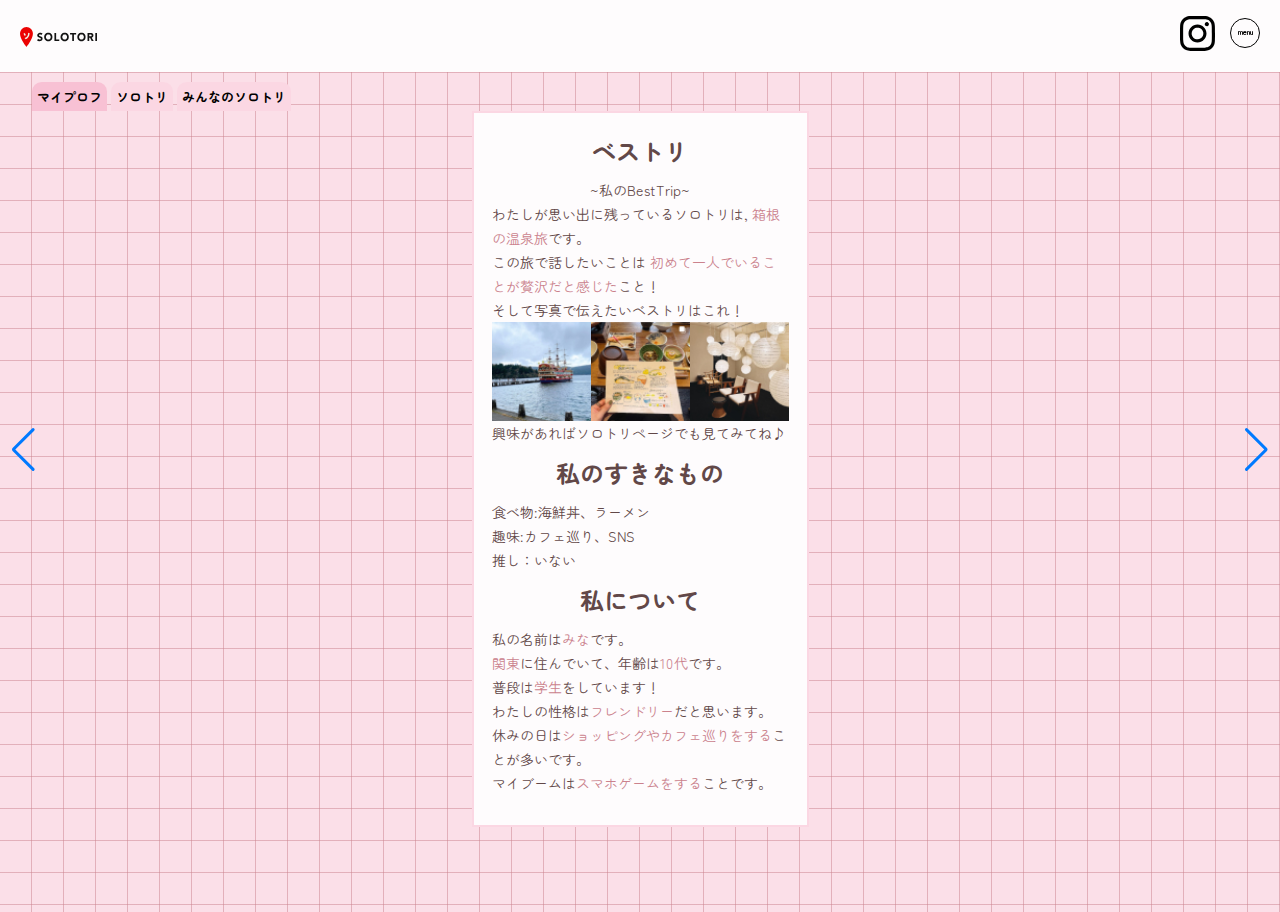
==== commit 3103903c: "a" ====
--- a/profile/index.html
+++ b/profile/index.html
@@ -267,14 +267,14 @@
                   <div class="tripflex">
                     <img src="../img/wajima2.jpg" alt="輪島キリコ会館の写真" />
                     <p>
-                      これは輪島キリコ会館！能登のお祭りはタイミングが合わなかったので<br />
+                      これは輪島キリコ会館！
                       ここで祭り囃子を聞きながら巨大なキリコを見れてよかった！
                     </p>
                   </div>
                   <div class="tripflex">
                     <img src="../img/wajima3.jpg" alt="輪島朝市通りの入口" />
                     <p>
-                      1200年の歴史があって日本三大朝市の輪島朝市！<br />
+                      1200年の歴史があって日本三大朝市の輪島朝市！
                       海鮮や干物、ちゃんと野菜もあってめぐるのが楽しかった！！！
                     </p>
                   </div>
--- a/css/style.css
+++ b/css/style.css
@@ -439,3 +439,7 @@
   width: 132px;
   height: 132px;
 }
+.tripflex img {
+  width: 100px;
+  height: 100px;
+}
